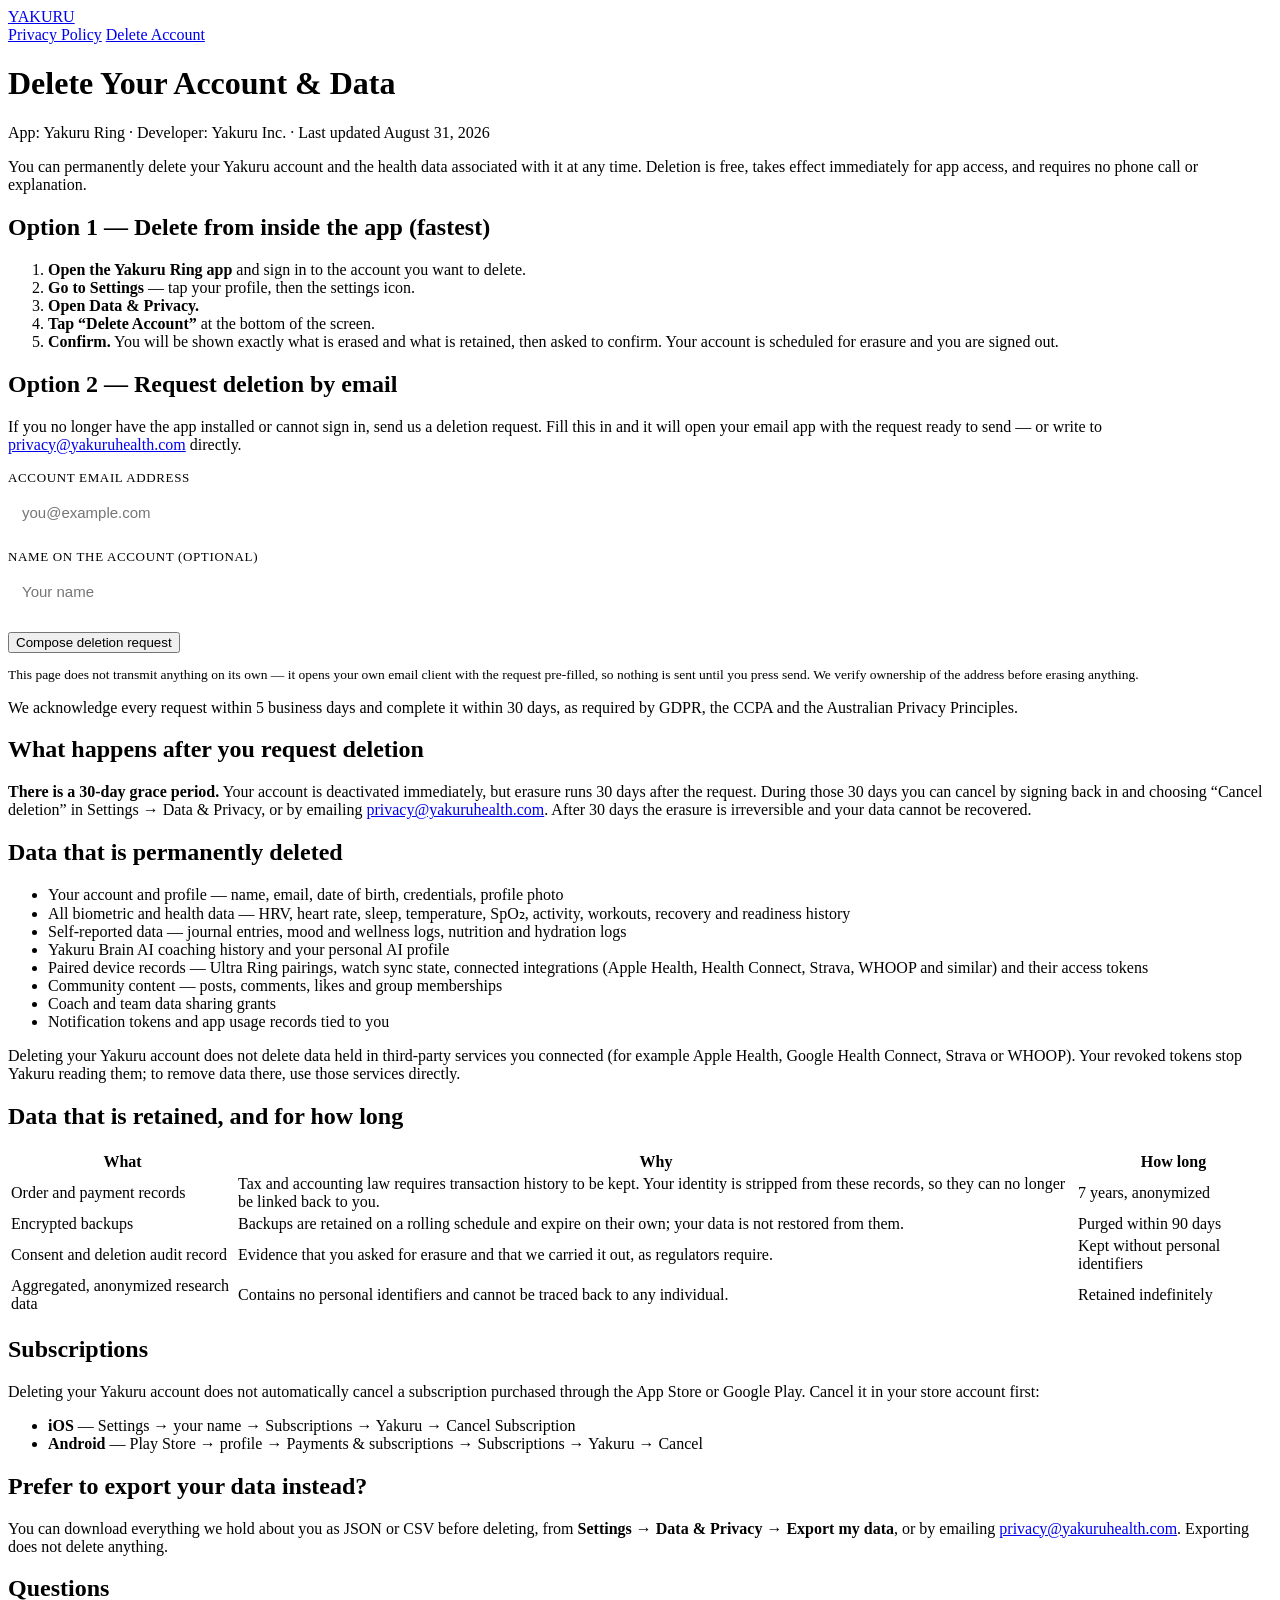
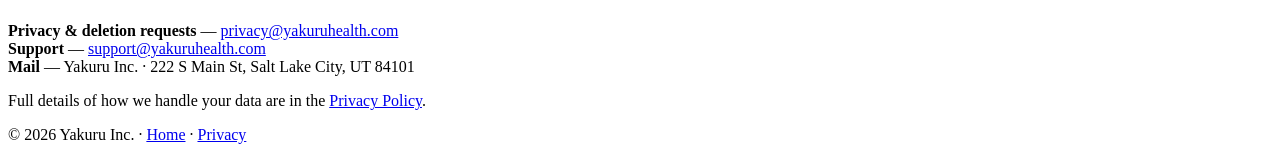
==== public/delete-account.html @ 7c4d02b1 "Set up the legal site as its own repo Move the static privacy and account-deletion pages out of the " ====
<!doctype html>
<html lang="en">
<head>
<meta charset="utf-8">
<meta name="viewport" content="width=device-width, initial-scale=1">
<title>Delete Your Account — Yakuru</title>
<meta name="description" content="How to delete your Yakuru Ring account and data: in-app steps, a web request form, what is erased, what is retained, and how long it takes.">
<link rel="stylesheet" href="/styles.css">
</head>
<body>
<header class="site">
  <div class="wrap">
    <a class="brand" href="/"><span class="dot"></span> YAKURU</a>
    <nav class="site">
      <a href="/privacy">Privacy Policy</a>
      <a href="/delete-account" aria-current="page">Delete Account</a>
    </nav>
  </div>
</header>

<main class="wrap">
  <h1>Delete Your Account &amp; Data</h1>
  <p class="meta">App: Yakuru Ring · Developer: Yakuru Inc. · Last updated August 31, 2026</p>

  <p class="lead">You can permanently delete your Yakuru account and the health data associated with it at any time. Deletion is free, takes effect immediately for app access, and requires no phone call or explanation.</p>

  <h2 id="in-app">Option 1 — Delete from inside the app (fastest)</h2>
  <ol class="steps">
    <li><strong>Open the Yakuru Ring app</strong> and sign in to the account you want to delete.</li>
    <li><strong>Go to Settings</strong> — tap your profile, then the settings icon.</li>
    <li><strong>Open Data &amp; Privacy.</strong></li>
    <li><strong>Tap &ldquo;Delete Account&rdquo;</strong> at the bottom of the screen.</li>
    <li><strong>Confirm.</strong> You will be shown exactly what is erased and what is retained, then asked to confirm. Your account is scheduled for erasure and you are signed out.</li>
  </ol>

  <h2 id="web">Option 2 — Request deletion by email</h2>
  <p>If you no longer have the app installed or cannot sign in, send us a deletion request. Fill this in and it will open your email app with the request ready to send — or write to <a href="mailto:privacy@yakuruhealth.com">privacy@yakuruhealth.com</a> directly.</p>

  <form class="card" id="delete-form">
    <label for="email" style="display:block;font-size:13px;text-transform:uppercase;letter-spacing:.05em;color:var(--muted);margin-bottom:6px">Account email address</label>
    <input id="email" name="email" type="email" required placeholder="you@example.com"
      style="width:100%;padding:12px 14px;border-radius:10px;border:1px solid var(--line);background:var(--panel-2);color:var(--text);font-size:15px;margin-bottom:16px">

    <label for="name" style="display:block;font-size:13px;text-transform:uppercase;letter-spacing:.05em;color:var(--muted);margin-bottom:6px">Name on the account (optional)</label>
    <input id="name" name="name" type="text" placeholder="Your name"
      style="width:100%;padding:12px 14px;border-radius:10px;border:1px solid var(--line);background:var(--panel-2);color:var(--text);font-size:15px;margin-bottom:20px">

    <button class="btn" type="submit">Compose deletion request</button>
    <p style="font-size:13.5px;color:var(--muted);margin:14px 0 0">
      This page does not transmit anything on its own — it opens your own email client with the request pre-filled, so nothing is sent until you press send. We verify ownership of the address before erasing anything.
    </p>
  </form>

  <p>We acknowledge every request within 5 business days and complete it within 30 days, as required by GDPR, the CCPA and the Australian Privacy Principles.</p>

  <h2 id="what-happens">What happens after you request deletion</h2>
  <div class="warn">
    <strong>There is a 30-day grace period.</strong> Your account is deactivated immediately, but erasure runs 30 days after the request. During those 30 days you can cancel by signing back in and choosing &ldquo;Cancel deletion&rdquo; in Settings &rarr; Data &amp; Privacy, or by emailing <a href="mailto:privacy@yakuruhealth.com">privacy@yakuruhealth.com</a>. After 30 days the erasure is irreversible and your data cannot be recovered.
  </div>

  <h2 id="deleted">Data that is permanently deleted</h2>
  <ul>
    <li>Your account and profile — name, email, date of birth, credentials, profile photo</li>
    <li>All biometric and health data — HRV, heart rate, sleep, temperature, SpO&#8322;, activity, workouts, recovery and readiness history</li>
    <li>Self-reported data — journal entries, mood and wellness logs, nutrition and hydration logs</li>
    <li>Yakuru Brain AI coaching history and your personal AI profile</li>
    <li>Paired device records — Ultra Ring pairings, watch sync state, connected integrations (Apple Health, Health Connect, Strava, WHOOP and similar) and their access tokens</li>
    <li>Community content — posts, comments, likes and group memberships</li>
    <li>Coach and team data sharing grants</li>
    <li>Notification tokens and app usage records tied to you</li>
  </ul>
  <p class="note">Deleting your Yakuru account does not delete data held in third-party services you connected (for example Apple Health, Google Health Connect, Strava or WHOOP). Your revoked tokens stop Yakuru reading them; to remove data there, use those services directly.</p>

  <h2 id="retained">Data that is retained, and for how long</h2>
  <div class="scroller">
  <table>
    <thead><tr><th>What</th><th>Why</th><th>How long</th></tr></thead>
    <tbody>
      <tr>
        <td>Order and payment records</td>
        <td>Tax and accounting law requires transaction history to be kept. Your identity is stripped from these records, so they can no longer be linked back to you.</td>
        <td>7 years, anonymized</td>
      </tr>
      <tr>
        <td>Encrypted backups</td>
        <td>Backups are retained on a rolling schedule and expire on their own; your data is not restored from them.</td>
        <td>Purged within 90 days</td>
      </tr>
      <tr>
        <td>Consent and deletion audit record</td>
        <td>Evidence that you asked for erasure and that we carried it out, as regulators require.</td>
        <td>Kept without personal identifiers</td>
      </tr>
      <tr>
        <td>Aggregated, anonymized research data</td>
        <td>Contains no personal identifiers and cannot be traced back to any individual.</td>
        <td>Retained indefinitely</td>
      </tr>
    </tbody>
  </table>
  </div>

  <h2 id="subscriptions">Subscriptions</h2>
  <p>Deleting your Yakuru account does not automatically cancel a subscription purchased through the App Store or Google Play. Cancel it in your store account first:</p>
  <ul>
    <li><strong>iOS</strong> — Settings &rarr; your name &rarr; Subscriptions &rarr; Yakuru &rarr; Cancel Subscription</li>
    <li><strong>Android</strong> — Play Store &rarr; profile &rarr; Payments &amp; subscriptions &rarr; Subscriptions &rarr; Yakuru &rarr; Cancel</li>
  </ul>

  <h2 id="export">Prefer to export your data instead?</h2>
  <p>You can download everything we hold about you as JSON or CSV before deleting, from <strong>Settings &rarr; Data &amp; Privacy &rarr; Export my data</strong>, or by emailing <a href="mailto:privacy@yakuruhealth.com">privacy@yakuruhealth.com</a>. Exporting does not delete anything.</p>

  <h2 id="contact">Questions</h2>
  <div class="card">
    <p style="margin:0">
      <strong>Privacy &amp; deletion requests</strong> — <a href="mailto:privacy@yakuruhealth.com">privacy@yakuruhealth.com</a><br>
      <strong>Support</strong> — <a href="mailto:support@yakuruhealth.com">support@yakuruhealth.com</a><br>
      <strong>Mail</strong> — Yakuru Inc. · 222 S Main St, Salt Lake City, UT 84101
    </p>
  </div>
  <p>Full details of how we handle your data are in the <a href="/privacy">Privacy Policy</a>.</p>
</main>

<footer class="site">
  <div class="wrap">
    © 2026 Yakuru Inc. · <a href="/">Home</a> · <a href="/privacy">Privacy</a>
  </div>
</footer>

<script>
  document.getElementById('delete-form').addEventListener('submit', function (e) {
    e.preventDefault();
    var email = document.getElementById('email').value.trim();
    var name = document.getElementById('name').value.trim();
    var body =
      'I am requesting permanent deletion of my Yakuru account and all associated personal data.\n\n' +
      'Account email: ' + email + '\n' +
      'Name on account: ' + (name || '(not provided)') + '\n\n' +
      'I understand there is a 30-day grace period before erasure becomes irreversible, and that ' +
      'order records are retained in anonymized form for 7 years as required by law.\n';
    window.location.href =
      'mailto:privacy@yakuruhealth.com' +
      '?subject=' + encodeURIComponent('Account deletion request — Yakuru Ring') +
      '&body=' + encodeURIComponent(body);
  });
</script>
</body>
</html>
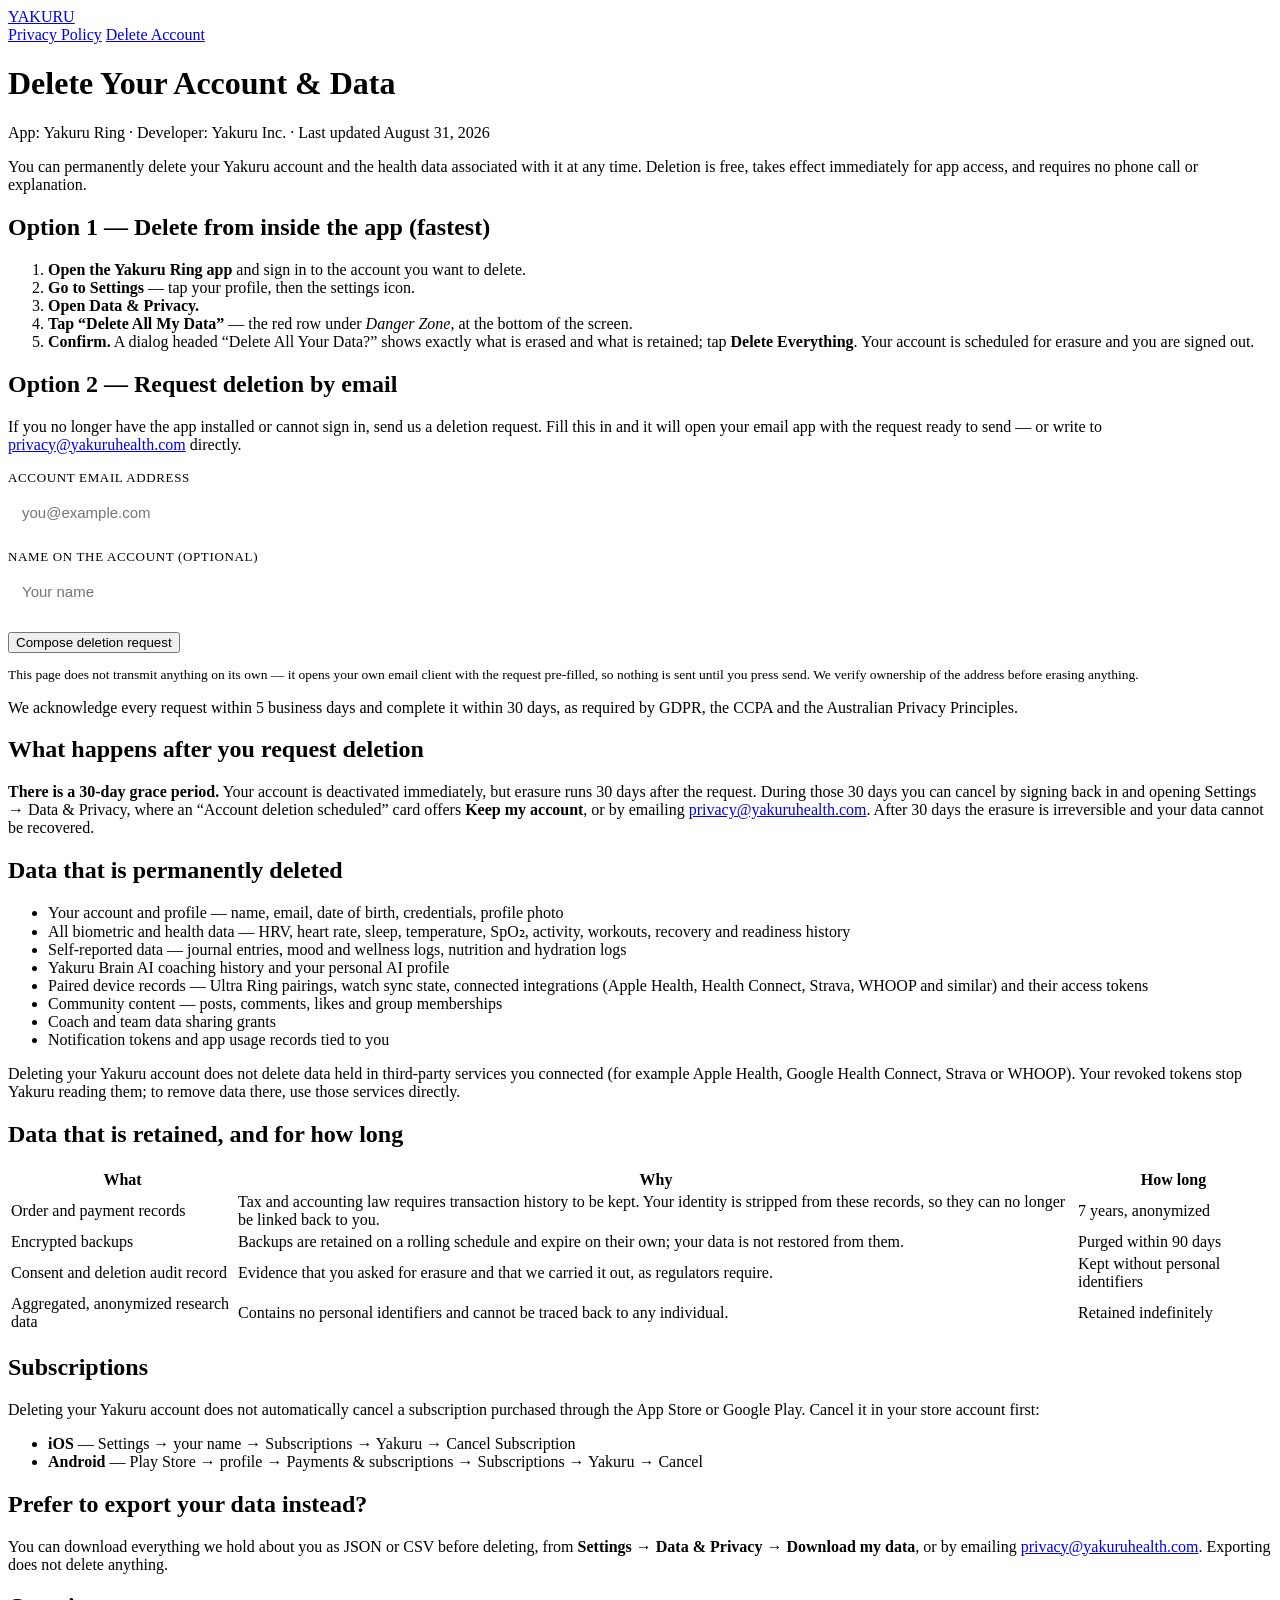
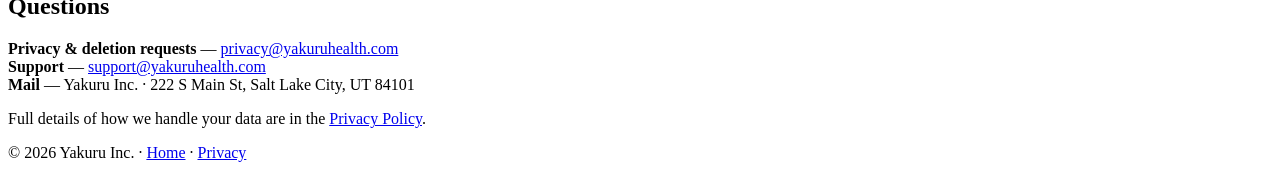
==== commit 75462165: "legal: name every data processor, match the in-app deletion labels" ====
--- a/public/delete-account.html
+++ b/public/delete-account.html
@@ -29,8 +29,8 @@
     <li><strong>Open the Yakuru Ring app</strong> and sign in to the account you want to delete.</li>
     <li><strong>Go to Settings</strong> — tap your profile, then the settings icon.</li>
     <li><strong>Open Data &amp; Privacy.</strong></li>
-    <li><strong>Tap &ldquo;Delete Account&rdquo;</strong> at the bottom of the screen.</li>
-    <li><strong>Confirm.</strong> You will be shown exactly what is erased and what is retained, then asked to confirm. Your account is scheduled for erasure and you are signed out.</li>
+    <li><strong>Tap &ldquo;Delete All My Data&rdquo;</strong> — the red row under <em>Danger Zone</em>, at the bottom of the screen.</li>
+    <li><strong>Confirm.</strong> A dialog headed &ldquo;Delete All Your Data?&rdquo; shows exactly what is erased and what is retained; tap <strong>Delete Everything</strong>. Your account is scheduled for erasure and you are signed out.</li>
   </ol>
 
   <h2 id="web">Option 2 — Request deletion by email</h2>
@@ -55,7 +55,7 @@
 
   <h2 id="what-happens">What happens after you request deletion</h2>
   <div class="warn">
-    <strong>There is a 30-day grace period.</strong> Your account is deactivated immediately, but erasure runs 30 days after the request. During those 30 days you can cancel by signing back in and choosing &ldquo;Cancel deletion&rdquo; in Settings &rarr; Data &amp; Privacy, or by emailing <a href="mailto:privacy@yakuruhealth.com">privacy@yakuruhealth.com</a>. After 30 days the erasure is irreversible and your data cannot be recovered.
+    <strong>There is a 30-day grace period.</strong> Your account is deactivated immediately, but erasure runs 30 days after the request. During those 30 days you can cancel by signing back in and opening Settings &rarr; Data &amp; Privacy, where an &ldquo;Account deletion scheduled&rdquo; card offers <strong>Keep my account</strong>, or by emailing <a href="mailto:privacy@yakuruhealth.com">privacy@yakuruhealth.com</a>. After 30 days the erasure is irreversible and your data cannot be recovered.
   </div>
 
   <h2 id="deleted">Data that is permanently deleted</h2>
@@ -108,7 +108,7 @@
   </ul>
 
   <h2 id="export">Prefer to export your data instead?</h2>
-  <p>You can download everything we hold about you as JSON or CSV before deleting, from <strong>Settings &rarr; Data &amp; Privacy &rarr; Export my data</strong>, or by emailing <a href="mailto:privacy@yakuruhealth.com">privacy@yakuruhealth.com</a>. Exporting does not delete anything.</p>
+  <p>You can download everything we hold about you as JSON or CSV before deleting, from <strong>Settings &rarr; Data &amp; Privacy &rarr; Download my data</strong>, or by emailing <a href="mailto:privacy@yakuruhealth.com">privacy@yakuruhealth.com</a>. Exporting does not delete anything.</p>
 
   <h2 id="contact">Questions</h2>
   <div class="card">
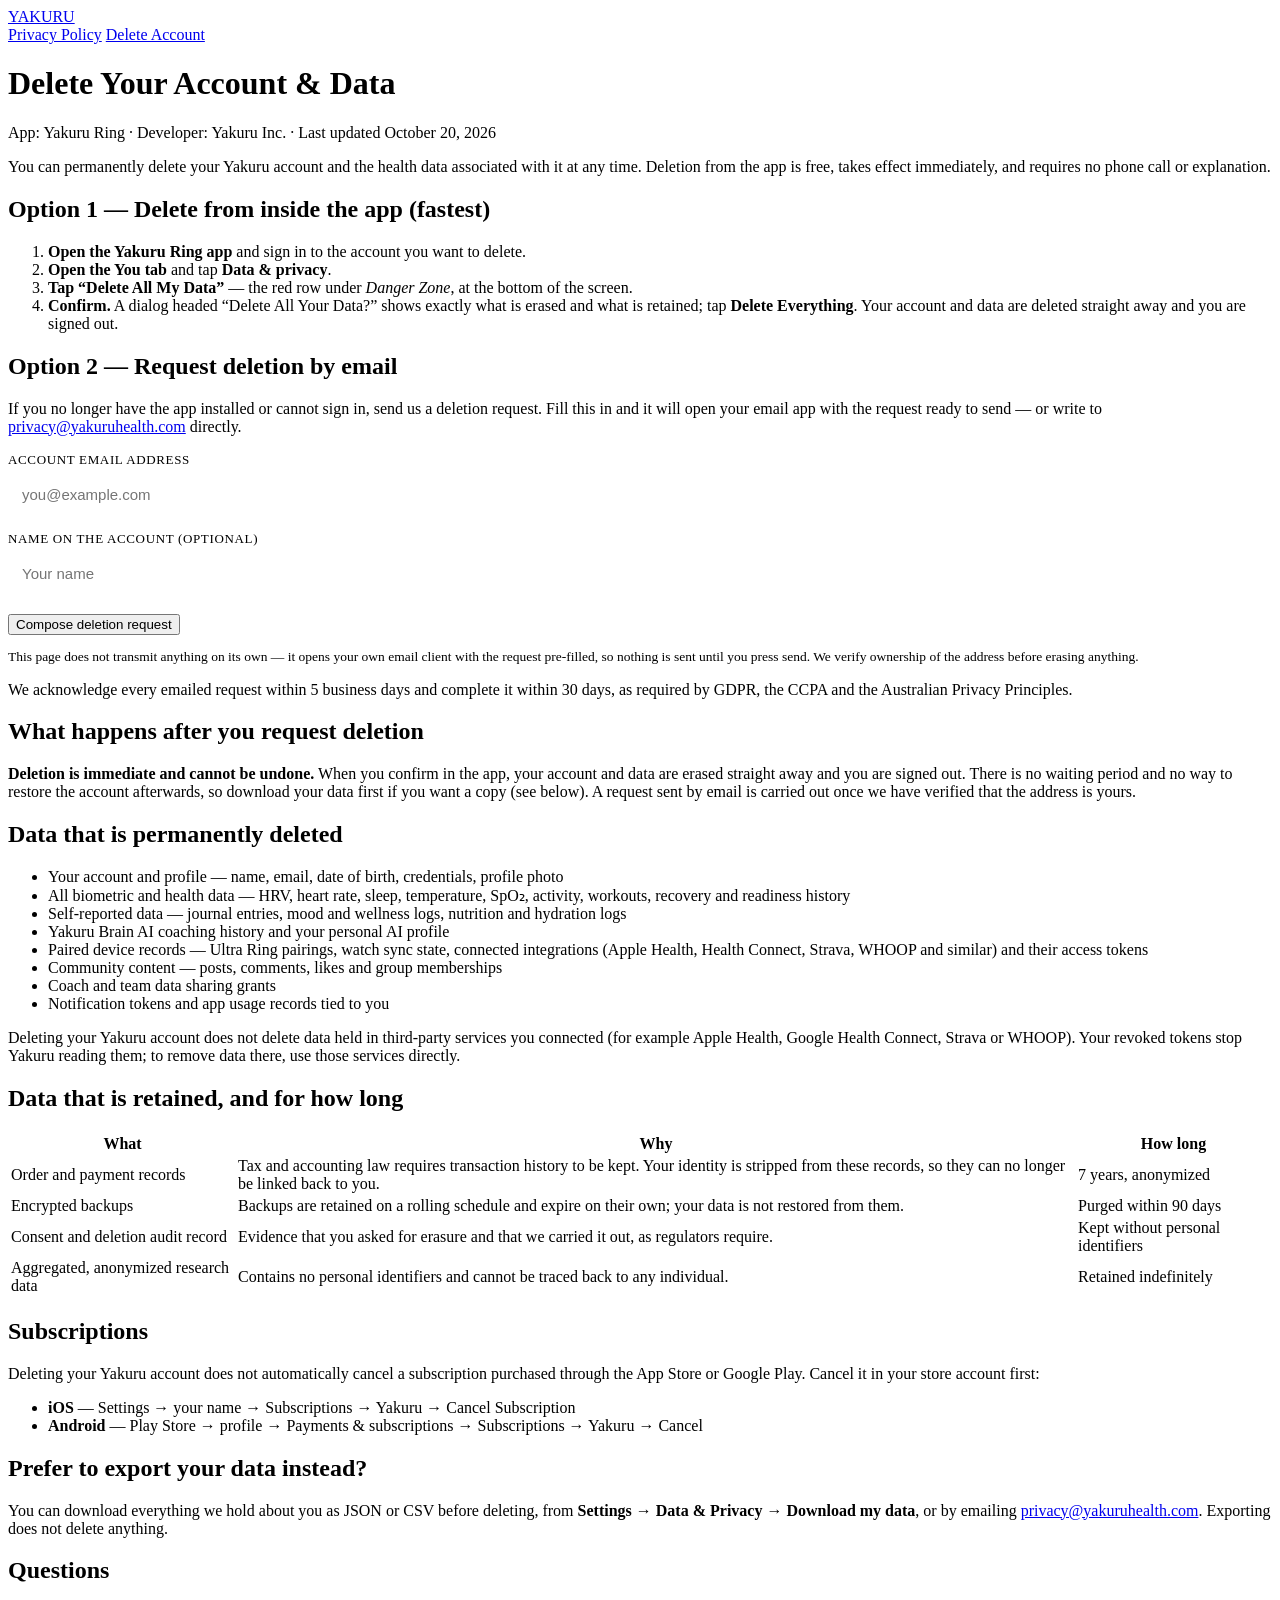
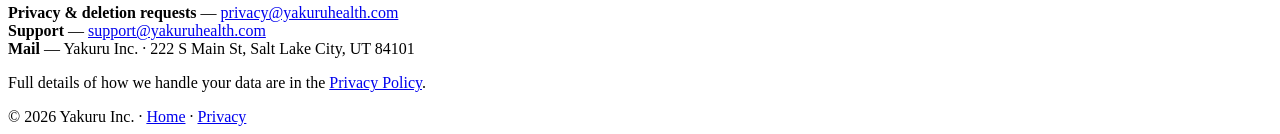
==== commit 0ea93ca5: "legal: immediate account deletion, Connected AI, the AI processors and photo and file reading The ap" ====
--- a/public/delete-account.html
+++ b/public/delete-account.html
@@ -20,17 +20,16 @@
 
 <main class="wrap">
   <h1>Delete Your Account &amp; Data</h1>
-  <p class="meta">App: Yakuru Ring · Developer: Yakuru Inc. · Last updated August 31, 2026</p>
+  <p class="meta">App: Yakuru Ring · Developer: Yakuru Inc. · Last updated October 20, 2026</p>
 
-  <p class="lead">You can permanently delete your Yakuru account and the health data associated with it at any time. Deletion is free, takes effect immediately for app access, and requires no phone call or explanation.</p>
+  <p class="lead">You can permanently delete your Yakuru account and the health data associated with it at any time. Deletion from the app is free, takes effect immediately, and requires no phone call or explanation.</p>
 
   <h2 id="in-app">Option 1 — Delete from inside the app (fastest)</h2>
   <ol class="steps">
     <li><strong>Open the Yakuru Ring app</strong> and sign in to the account you want to delete.</li>
-    <li><strong>Go to Settings</strong> — tap your profile, then the settings icon.</li>
-    <li><strong>Open Data &amp; Privacy.</strong></li>
+    <li><strong>Open the You tab</strong> and tap <strong>Data &amp; privacy</strong>.</li>
     <li><strong>Tap &ldquo;Delete All My Data&rdquo;</strong> — the red row under <em>Danger Zone</em>, at the bottom of the screen.</li>
-    <li><strong>Confirm.</strong> A dialog headed &ldquo;Delete All Your Data?&rdquo; shows exactly what is erased and what is retained; tap <strong>Delete Everything</strong>. Your account is scheduled for erasure and you are signed out.</li>
+    <li><strong>Confirm.</strong> A dialog headed &ldquo;Delete All Your Data?&rdquo; shows exactly what is erased and what is retained; tap <strong>Delete Everything</strong>. Your account and data are deleted straight away and you are signed out.</li>
   </ol>
 
   <h2 id="web">Option 2 — Request deletion by email</h2>
@@ -51,11 +50,11 @@
     </p>
   </form>
 
-  <p>We acknowledge every request within 5 business days and complete it within 30 days, as required by GDPR, the CCPA and the Australian Privacy Principles.</p>
+  <p>We acknowledge every emailed request within 5 business days and complete it within 30 days, as required by GDPR, the CCPA and the Australian Privacy Principles.</p>
 
   <h2 id="what-happens">What happens after you request deletion</h2>
   <div class="warn">
-    <strong>There is a 30-day grace period.</strong> Your account is deactivated immediately, but erasure runs 30 days after the request. During those 30 days you can cancel by signing back in and opening Settings &rarr; Data &amp; Privacy, where an &ldquo;Account deletion scheduled&rdquo; card offers <strong>Keep my account</strong>, or by emailing <a href="mailto:privacy@yakuruhealth.com">privacy@yakuruhealth.com</a>. After 30 days the erasure is irreversible and your data cannot be recovered.
+    <strong>Deletion is immediate and cannot be undone.</strong> When you confirm in the app, your account and data are erased straight away and you are signed out. There is no waiting period and no way to restore the account afterwards, so download your data first if you want a copy (see below). A request sent by email is carried out once we have verified that the address is yours.
   </div>
 
   <h2 id="deleted">Data that is permanently deleted</h2>
@@ -136,7 +135,7 @@
       'I am requesting permanent deletion of my Yakuru account and all associated personal data.\n\n' +
       'Account email: ' + email + '\n' +
       'Name on account: ' + (name || '(not provided)') + '\n\n' +
-      'I understand there is a 30-day grace period before erasure becomes irreversible, and that ' +
+      'I understand that erasure is permanent once carried out, and that ' +
       'order records are retained in anonymized form for 7 years as required by law.\n';
     window.location.href =
       'mailto:privacy@yakuruhealth.com' +
